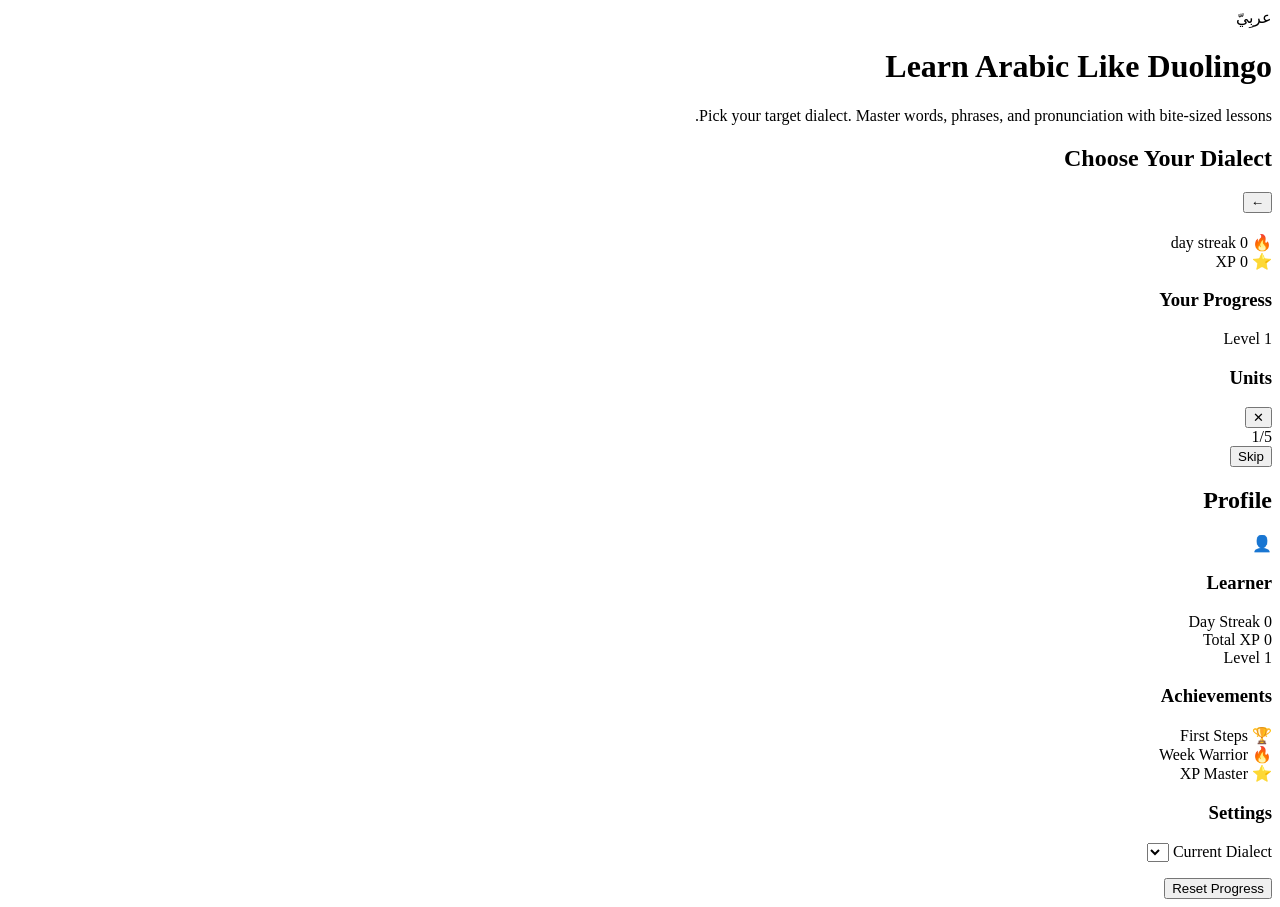
==== index.html @ 8b6197c4 "Add index.html" ====
<!DOCTYPE html>
<html lang="ar" dir="rtl">
<head>
    <meta charset="UTF-8">
    <meta name="viewport" content="width=device-width, initial-scale=1.0, viewport-fit=cover">
    <title>Arabic Dialects - Learn Arabic</title>
    <meta name="description" content="Learn Arabic across 25 regional dialects with bite-sized, Duolingo-style lessons. Works offline.">
    <meta name="theme-color" content="#58cc02">
    <meta name="mobile-web-app-capable" content="yes">
    <meta name="apple-mobile-web-app-capable" content="yes">
    <meta name="apple-mobile-web-app-status-bar-style" content="default">
    <meta name="apple-mobile-web-app-title" content="Arabic">
    <link rel="manifest" href="manifest.webmanifest">
    <link rel="icon" type="image/png" href="assets/icon-192.png">
    <link rel="apple-touch-icon" href="assets/apple-touch-icon.png">
    <link rel="preconnect" href="https://fonts.googleapis.com">
    <link rel="preconnect" href="https://fonts.gstatic.com" crossorigin>
    <link href="https://fonts.googleapis.com/css2?family=Noto+Sans+Arabic:wght@400;500;600;700&display=swap" rel="stylesheet">
    <link rel="stylesheet" href="css/style.css">
</head>
<body>
    <!-- Splash/Onboarding Screen -->
    <div id="onboardingScreen" class="screen active">
        <div class="container">
            <div class="onboarding-hero">
                <div class="app-logo">عربِيّ</div>
                <h1 class="hero-title">Learn Arabic Like Duolingo</h1>
                <p class="hero-subtitle">Pick your target dialect. Master words, phrases, and pronunciation with bite-sized lessons.</p>
            </div>

            <section class="dialect-section">
                <h2 class="section-title">Choose Your Dialect</h2>
                <div class="dialect-grid" id="dialectGrid">
                    <!-- Populated by JS -->
                </div>
            </section>
        </div>
    </div>

    <!-- Home Screen -->
    <div id="homeScreen" class="screen">
        <header class="app-header">
            <button class="back-btn" id="backToOnboarding" aria-label="Back to dialect selection">←</button>
            <div class="header-info">
                <h2 class="dialect-name" id="headerDialectName"></h2>
                <span class="streak-badge" id="streakBadge">🔥 <span id="streakCount">0</span> day streak</span>
            </div>
            <div class="header-actions">
                <span class="xp-badge" id="xpBadge">⭐ <span id="xpCount">0</span> XP</span>
            </div>
        </header>

        <div class="container">
            <div class="progress-overview">
                <h3>Your Progress</h3>
                <div class="level-indicator">
                    <span>Level <span id="userLevel">1</span></span>
                    <div class="xp-bar">
                        <div class="xp-bar-fill" id="xpBarFill" style="width: 0%"></div>
                    </div>
                </div>
            </div>

            <section class="units-section">
                <h3>Units</h3>
                <div class="units-list" id="unitsList">
                    <!-- Populated by JS -->
                </div>
            </section>
        </div>
    </div>

    <!-- Lesson Screen -->
    <div id="lessonScreen" class="screen">
        <header class="lesson-header">
            <button class="close-lesson" id="closeLesson">✕</button>
            <div class="lesson-progress">
                <div class="lesson-progress-bar">
                    <div class="lesson-progress-fill" id="lessonProgressFill" style="width: 0%"></div>
                </div>
                <span class="lesson-counter"><span id="currentQ">1</span>/<span id="totalQ">5</span></span>
            </div>
        </header>

        <div class="lesson-content container">
            <div class="question-area" id="questionArea">
                <!-- Question rendered here -->
            </div>
            <div class="feedback-area" id="feedbackArea" aria-live="polite">
                <div class="feedback-text" id="feedbackText"></div>
                <div class="auto-timer" id="autoTimer" hidden>
                    <div class="auto-timer-fill" id="autoTimerFill"></div>
                </div>
            </div>
        </div>

        <div class="lesson-actions">
            <button class="btn btn-secondary" id="skipBtn">Skip</button>
        </div>
    </div>

    <!-- Profile Screen -->
    <div id="profileScreen" class="screen">
        <header class="app-header">
            <h2>Profile</h2>
        </header>
        <div class="container">
            <div class="profile-card">
                <div class="profile-avatar">👤</div>
                <h3 class="profile-name">Learner</h3>
                <div class="profile-stats">
                    <div class="stat">
                        <span class="stat-value" id="profileStreak">0</span>
                        <span class="stat-label">Day Streak</span>
                    </div>
                    <div class="stat">
                        <span class="stat-value" id="profileXP">0</span>
                        <span class="stat-label">Total XP</span>
                    </div>
                    <div class="stat">
                        <span class="stat-value" id="profileLevel">1</span>
                        <span class="stat-label">Level</span>
                    </div>
                </div>
            </div>

            <section class="achievements">
                <h3>Achievements</h3>
                <div class="badge-grid">
                    <div class="badge-item locked" title="Complete 5 lessons">
                        <span class="badge-icon">🏆</span>
                        <span class="badge-name">First Steps</span>
                    </div>
                    <div class="badge-item locked" title="7 day streak">
                        <span class="badge-icon">🔥</span>
                        <span class="badge-name">Week Warrior</span>
                    </div>
                    <div class="badge-item locked" title="1000 XP">
                        <span class="badge-icon">⭐</span>
                        <span class="badge-name">XP Master</span>
                    </div>
                </div>
            </section>

            <section class="settings">
                <h3>Settings</h3>
                <div class="setting-item">
                    <label for="dialectSelectProfile">Current Dialect</label>
                    <select id="dialectSelectProfile" class="dialect-select"></select>
                </div>

                <div class="install-row" id="installRow" hidden>
                    <button class="btn btn-primary" id="installBtn">Install app</button>
                    <p class="install-hint">Adds the app to this device so it works offline.</p>
                </div>
                <p class="install-hint" id="iosInstallHint" hidden>
                    On iPhone or iPad: tap Share, then "Add to Home Screen".
                </p>

                <button class="btn btn-secondary" id="resetProgressBtn" style="margin-top:1rem">Reset Progress</button>
            </section>
        </div>
    </div>

    <nav class="bottom-nav" id="bottomNav" hidden>
        <button class="nav-btn active" data-tab="home">🏠 Lessons</button>
        <button class="nav-btn" data-tab="profile">👤 Profile</button>
    </nav>

    <script src="data/dialects.js"></script>
    <script src="data/lessonData.js"></script>
    <script src="js/app.js"></script>
    <script>
        // PWA: register the service worker for offline use.
        if ('serviceWorker' in navigator) {
            window.addEventListener('load', () => {
                navigator.serviceWorker.register('sw.js').catch(() => {});
            });
        }

        // Install prompt. Chrome/Edge/Android fire beforeinstallprompt;
        // iOS Safari needs the manual "Add to Home Screen" route.
        (function () {
            const row = document.getElementById('installRow');
            const btn = document.getElementById('installBtn');
            const iosHint = document.getElementById('iosInstallHint');
            let deferredPrompt = null;

            const standalone = window.matchMedia('(display-mode: standalone)').matches ||
                window.navigator.standalone === true;
            if (standalone) return;

            const isIOS = /iphone|ipad|ipod/i.test(navigator.userAgent);
            if (isIOS) {
                iosHint.hidden = false;
                return;
            }

            window.addEventListener('beforeinstallprompt', e => {
                e.preventDefault();
                deferredPrompt = e;
                row.hidden = false;
            });

            btn.addEventListener('click', async () => {
                if (!deferredPrompt) return;
                deferredPrompt.prompt();
                await deferredPrompt.userChoice;
                deferredPrompt = null;
                row.hidden = true;
            });
        })();
    </script>
</body>
</html>
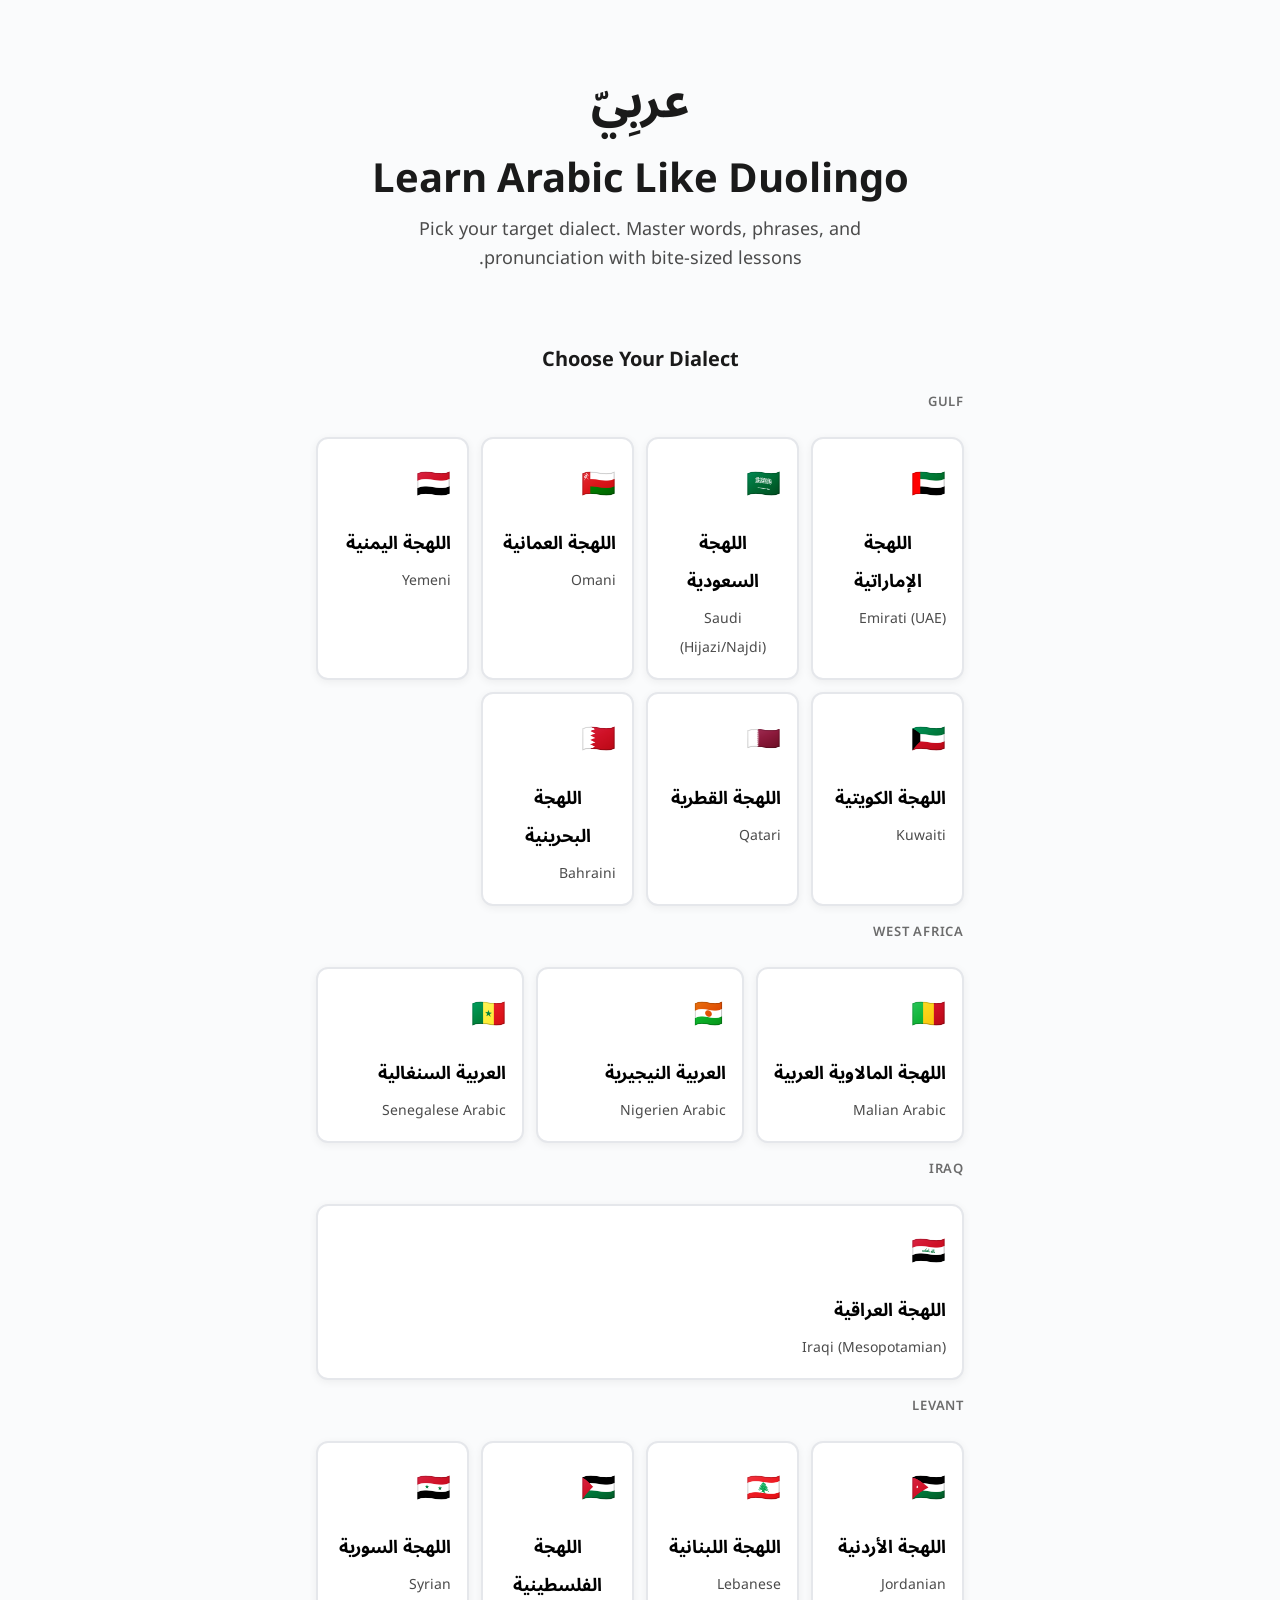
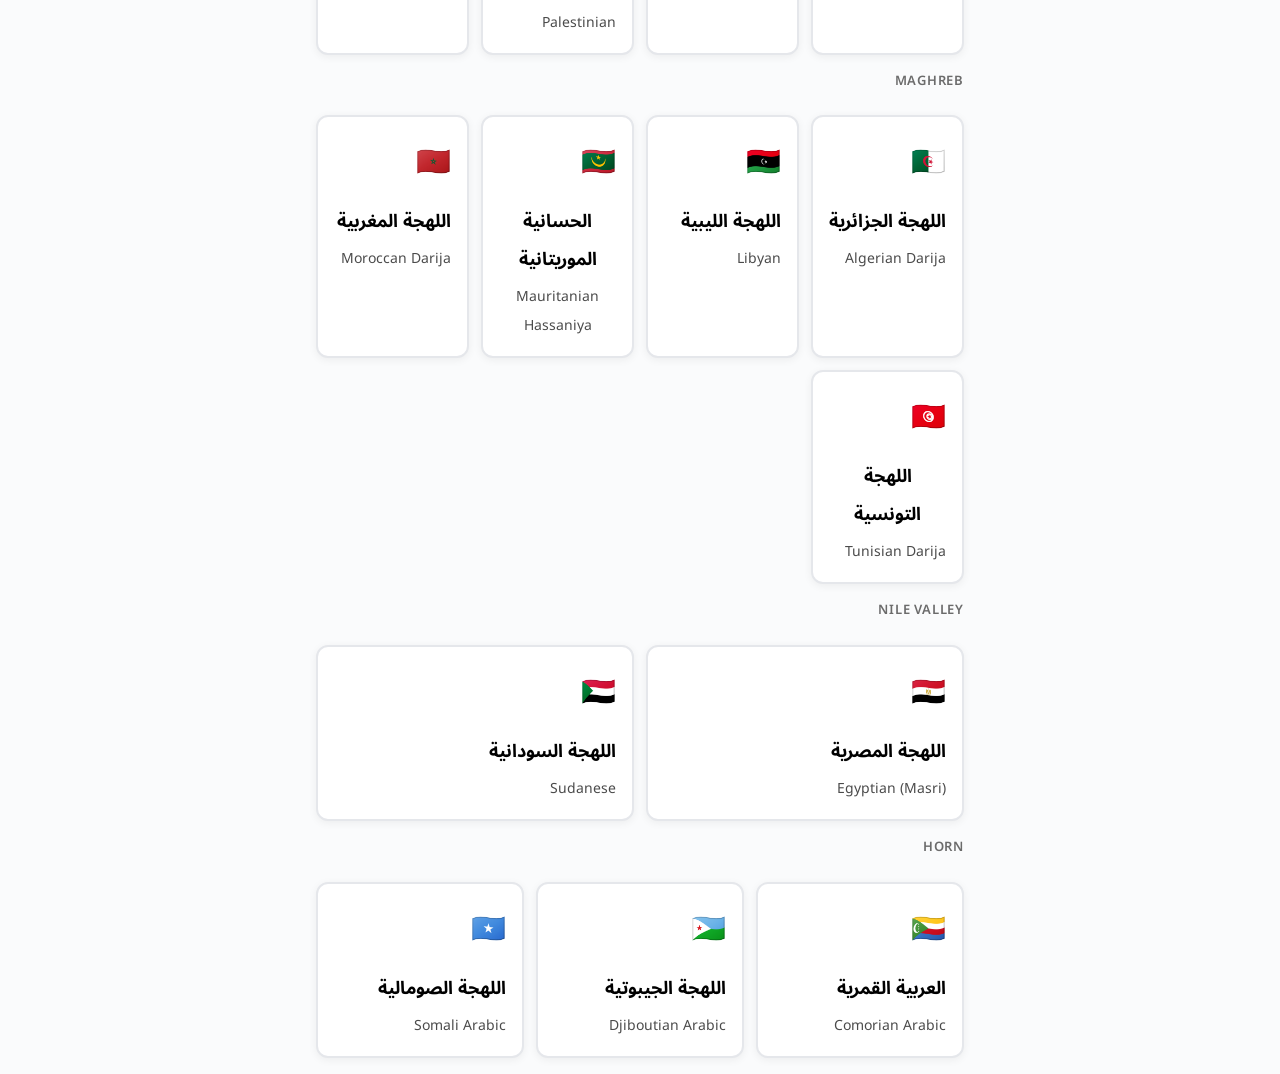
==== commit 8d908dbf: "Update index.html" ====
--- a/index.html
+++ b/index.html
@@ -75,6 +75,7 @@
         <header class="lesson-header">
             <button class="close-lesson" id="closeLesson">✕</button>
             <div class="lesson-progress">
+                <div class="lesson-title" id="lessonTitle"></div>
                 <div class="lesson-progress-bar">
                     <div class="lesson-progress-fill" id="lessonProgressFill" style="width: 0%"></div>
                 </div>
@@ -96,6 +97,30 @@
 
         <div class="lesson-actions">
             <button class="btn btn-secondary" id="skipBtn">Skip</button>
+        </div>
+    </div>
+
+    <!-- Test / Review Screen -->
+    <div id="testScreen" class="screen">
+        <header class="app-header">
+            <h2>Test Yourself</h2>
+        </header>
+        <div class="container">
+            <div class="test-card">
+                <p class="test-lead">A quick mixed quiz of everything you have unlocked. It repeats the words you get wrong until they stick.</p>
+                <div class="profile-stats">
+                    <div class="stat">
+                        <span class="stat-value" id="testWordsKnown">0</span>
+                        <span class="stat-label">Words unlocked</span>
+                    </div>
+                    <div class="stat">
+                        <span class="stat-value" id="testAccuracy">0%</span>
+                        <span class="stat-label">Accuracy so far</span>
+                    </div>
+                </div>
+                <p class="test-info" id="testPoolInfo"></p>
+                <button class="btn btn-primary" id="testStartBtn">Start test</button>
+            </div>
         </div>
     </div>
 
@@ -131,9 +156,9 @@
                         <span class="badge-icon">🏆</span>
                         <span class="badge-name">First Steps</span>
                     </div>
-                    <div class="badge-item locked" title="7 day streak">
-                        <span class="badge-icon">🔥</span>
-                        <span class="badge-name">Week Warrior</span>
+                    <div class="badge-item locked" title="Learn 100 words">
+                        <span class="badge-icon">📚</span>
+                        <span class="badge-name">Word Collector</span>
                     </div>
                     <div class="badge-item locked" title="1000 XP">
                         <span class="badge-icon">⭐</span>
@@ -164,6 +189,7 @@
 
     <nav class="bottom-nav" id="bottomNav" hidden>
         <button class="nav-btn active" data-tab="home">🏠 Lessons</button>
+        <button class="nav-btn" data-tab="test">📊 Test</button>
         <button class="nav-btn" data-tab="profile">👤 Profile</button>
     </nav>
 
--- a/css/style.css
+++ b/css/style.css
@@ -0,0 +1,1013 @@
+/* Design System - Duolingo Style (Arabic Learning App) */
+/* Following design-taste principles: clear hierarchy, good spacing, accessible */
+
+:root {
+    --bg: #fafbfc;
+    --bg-alt: #ffffff;
+    --text-primary: #1a1a1a;
+    --text-secondary: #4b4b4b;
+    --text-muted: #6b6b6b;
+    --border: #e5e7eb;
+    --accent: #58cc02; /* Duolingo green */
+    --accent-hover: #4bb302;
+    --accent-active: #3c9a02;
+    --blue: #1cb0f6;
+    --red: #ff4b4b;
+    --orange: #ff9600;
+    --purple: #ce82ff;
+    --gold: #ffc800;
+    --shadow-sm: 0 2px 8px rgba(0,0,0,0.06);
+    --shadow: 0 4px 16px rgba(0,0,0,0.08);
+    --radius: 12px;
+    --radius-lg: 16px;
+    --spacing-xs: 0.5rem;
+    --spacing-sm: 0.75rem;
+    --spacing-md: 1rem;
+    --spacing-lg: 1.5rem;
+    --spacing-xl: 2rem;
+    --spacing-2xl: 3rem;
+}
+
+* {
+    margin: 0;
+    padding: 0;
+    box-sizing: border-box;
+}
+
+html {
+    font-size: 16px;
+    line-height: 1.6;
+}
+
+body {
+    font-family: 'Noto Sans Arabic', -apple-system, BlinkMacSystemFont, 'Segoe UI', 'Roboto', 'Oxygen',
+        'Ubuntu', 'Cantarell', 'Fira Sans', 'Droid Sans', 'Helvetica Neue',
+        sans-serif;
+    background: var(--bg);
+    color: var(--text-primary);
+    min-height: 100vh;
+    -webkit-font-smoothing: antialiased;
+    -moz-osx-font-smoothing: grayscale;
+    text-wrap: pretty;
+}
+
+.screen {
+    display: none;
+    min-height: 100vh;
+    flex-direction: column;
+}
+
+.screen.active {
+    display: flex;
+}
+
+/* Container */
+.container {
+    max-width: 680px;
+    margin: 0 auto;
+    padding: var(--spacing-md);
+    width: 100%;
+    flex: 1;
+}
+
+/* Onboarding */
+.onboarding-hero {
+    text-align: center;
+    padding: var(--spacing-2xl) var(--spacing-md);
+}
+
+.app-logo {
+    font-size: 3rem;
+    font-weight: 700;
+    margin-bottom: var(--spacing-md);
+    letter-spacing: -0.02em;
+}
+
+.hero-title {
+    font-size: clamp(1.8rem, 4vw, 2.5rem);
+    font-weight: 700;
+    margin-bottom: var(--spacing-sm);
+    line-height: 1.15;
+    text-wrap: balance;
+}
+
+.hero-subtitle {
+    font-size: clamp(1rem, 2.5vw, 1.125rem);
+    color: var(--text-secondary);
+    max-width: 520px;
+    margin: 0 auto;
+}
+
+/* Sections */
+.dialect-section {
+    margin-top: var(--spacing-lg);
+}
+
+.section-title {
+    font-size: 1.25rem;
+    font-weight: 700;
+    margin-bottom: var(--spacing-md);
+    text-align: center;
+}
+
+.dialect-grid {
+    display: flex;
+    flex-direction: column;
+    gap: var(--spacing-md);
+}
+
+.region-heading {
+    font-size: 0.8125rem;
+    font-weight: 600;
+    letter-spacing: 0.06em;
+    text-transform: uppercase;
+    color: var(--text-muted);
+    margin-bottom: var(--spacing-xs);
+}
+
+.dialect-grid-inner {
+    display: grid;
+    grid-template-columns: repeat(auto-fit, minmax(140px, 1fr));
+    gap: var(--spacing-sm);
+}
+
+.dialect-card {
+    background: var(--bg-alt);
+    border: 2px solid var(--border);
+    border-radius: var(--radius);
+    padding: var(--spacing-md);
+    text-align: center;
+    cursor: pointer;
+    transition: all 150ms ease-out;
+    box-shadow: var(--shadow-sm);
+    font-family: 'Noto Sans Arabic', sans-serif;
+    display: flex;
+    flex-direction: column;
+    gap: 2px;
+}
+
+.dialect-card:hover {
+    border-color: var(--accent);
+    transform: translateY(-2px);
+    box-shadow: var(--shadow);
+}
+
+.dialect-card:focus-visible {
+    outline: 3px solid var(--blue);
+    outline-offset: 2px;
+    border-color: var(--accent);
+}
+
+.dialect-card:active {
+    transform: translateY(0) scale(0.97);
+    transition: all 100ms ease-out;
+}
+
+.dialect-flag {
+    font-size: 1.75rem;
+    margin-bottom: var(--spacing-xs);
+    display: block;
+}
+
+.dialect-name-ar {
+    font-size: 1.125rem;
+    font-weight: 700;
+    margin-bottom: 2px;
+}
+
+.dialect-name-en {
+    font-size: 0.875rem;
+    color: var(--text-secondary);
+}
+
+/* Header */
+.app-header {
+    background: var(--bg-alt);
+    border-bottom: 1px solid var(--border);
+    padding: var(--spacing-md);
+    display: flex;
+    align-items: center;
+    justify-content: space-between;
+    gap: var(--spacing-md);
+    box-shadow: var(--shadow-sm);
+}
+
+.back-btn {
+    background: var(--bg);
+    border: 1px solid var(--border);
+    border-radius: 8px;
+    padding: 0.5rem 0.875rem;
+    font-size: 1rem;
+    cursor: pointer;
+    font-family: inherit;
+    transition: all 120ms ease-out;
+    min-width: 44px;
+    min-height: 44px;
+}
+
+.back-btn:hover {
+    background: var(--border);
+}
+
+.back-btn:focus-visible {
+    outline: 3px solid var(--blue);
+    outline-offset: 2px;
+}
+
+.back-btn:active {
+    transform: scale(0.97);
+}
+
+.header-info {
+    flex: 1;
+    display: flex;
+    flex-direction: column;
+    gap: 4px;
+    min-width: 0;
+}
+
+.dialect-name {
+    font-size: 1.125rem;
+    font-weight: 700;
+    white-space: nowrap;
+    overflow: hidden;
+    text-overflow: ellipsis;
+}
+
+.streak-badge,
+.xp-badge {
+    font-size: 0.875rem;
+    color: var(--text-secondary);
+    background: var(--bg);
+    padding: 4px 8px;
+    border-radius: 6px;
+    display: inline-block;
+    width: fit-content;
+}
+
+.xp-badge {
+    color: var(--orange);
+    font-weight: 600;
+}
+
+/* Progress Overview */
+.progress-overview {
+    background: var(--bg-alt);
+    border: 1px solid var(--border);
+    border-radius: var(--radius);
+    padding: var(--spacing-md);
+    margin: var(--spacing-md) 0;
+    box-shadow: var(--shadow-sm);
+}
+
+.progress-overview h3 {
+    font-size: 1rem;
+    margin-bottom: var(--spacing-sm);
+    font-weight: 700;
+}
+
+.level-indicator {
+    display: flex;
+    flex-direction: column;
+    gap: var(--spacing-xs);
+}
+
+.xp-bar {
+    width: 100%;
+    height: 10px;
+    background: var(--border);
+    border-radius: 5px;
+    overflow: hidden;
+}
+
+.xp-bar-fill {
+    height: 100%;
+    background: linear-gradient(90deg, var(--gold), var(--orange));
+    transition: width 300ms ease-out;
+    border-radius: 5px;
+}
+
+/* Units */
+.units-section h3 {
+    font-size: 1rem;
+    margin: var(--spacing-md) 0 var(--spacing-sm) 0;
+    font-weight: 700;
+}
+
+.units-list {
+    display: flex;
+    flex-direction: column;
+    gap: var(--spacing-sm);
+}
+
+.unit-card {
+    background: var(--bg-alt);
+    border: 1px solid var(--border);
+    border-radius: var(--radius);
+    padding: var(--spacing-md);
+    box-shadow: var(--shadow-sm);
+    transition: all 150ms ease-out;
+    display: flex;
+    align-items: center;
+    gap: var(--spacing-md);
+}
+
+.unit-badge {
+    flex: 0 0 auto;
+    width: 44px;
+    height: 44px;
+    border-radius: 50%;
+    display: grid;
+    place-items: center;
+    font-size: 1.1rem;
+    background: var(--bg);
+    border: 2px solid var(--border);
+    color: var(--text-muted);
+}
+
+.unit-card:not(.locked):not(.completed) .unit-badge {
+    border-color: var(--accent);
+    color: var(--accent);
+}
+
+.unit-card.completed .unit-badge {
+    background: var(--accent);
+    border-color: var(--accent);
+    color: #fff;
+}
+
+.unit-card.locked .unit-badge {
+    background: var(--bg);
+}
+
+.unit-body {
+    flex: 1;
+    min-width: 0;
+}
+
+.unit-card.locked {
+    opacity: 0.6;
+    cursor: not-allowed;
+}
+
+.unit-card:not(.locked) {
+    cursor: pointer;
+}
+
+.unit-card:not(.locked):hover {
+    border-color: var(--accent);
+    transform: translateY(-2px);
+    box-shadow: var(--shadow);
+}
+
+.unit-card:not(.locked):focus-visible {
+    outline: 3px solid var(--blue);
+    outline-offset: 2px;
+}
+
+.unit-card:not(.locked):active {
+    transform: translateY(0) scale(0.98);
+}
+
+.unit-header {
+    display: flex;
+    justify-content: space-between;
+    align-items: center;
+    margin-bottom: var(--spacing-xs);
+}
+
+.unit-title {
+    font-size: 1.125rem;
+    font-weight: 700;
+}
+
+.unit-status {
+    font-size: 0.875rem;
+    color: var(--text-muted);
+}
+
+.unit-card:not(.locked) .unit-status {
+    color: var(--accent);
+    font-weight: 600;
+}
+
+.unit-desc {
+    color: var(--text-secondary);
+    font-size: 0.9rem;
+}
+
+/* Bottom Nav */
+.bottom-nav {
+    background: var(--bg-alt);
+    border-top: 1px solid var(--border);
+    padding: var(--spacing-sm);
+    display: flex;
+    justify-content: space-around;
+    position: fixed;
+    bottom: 0;
+    left: 0;
+    right: 0;
+    z-index: 20;
+    box-shadow: 0 -2px 8px rgba(0,0,0,0.04);
+}
+
+.bottom-nav[hidden] {
+    display: none;
+}
+
+body.has-nav {
+    padding-bottom: 84px;
+}
+
+.nav-btn {
+    background: transparent;
+    border: none;
+    padding: var(--spacing-sm) var(--spacing-md);
+    font-size: 0.875rem;
+    font-family: inherit;
+    cursor: pointer;
+    color: var(--text-muted);
+    border-radius: 8px;
+    min-height: 44px;
+    min-width: 44px;
+    transition: all 120ms ease-out;
+}
+
+.nav-btn:hover {
+    background: var(--bg);
+    color: var(--text-primary);
+}
+
+.nav-btn:focus-visible {
+    outline: 3px solid var(--blue);
+    outline-offset: 2px;
+}
+
+.nav-btn.active {
+    color: var(--accent);
+    font-weight: 600;
+    background: rgba(88, 204, 2, 0.1);
+}
+
+/* Lesson Screen */
+.lesson-header {
+    background: var(--bg-alt);
+    border-bottom: 1px solid var(--border);
+    padding: var(--spacing-md);
+    display: flex;
+    align-items: center;
+    gap: var(--spacing-md);
+    box-shadow: var(--shadow-sm);
+}
+
+.close-lesson {
+    background: var(--bg);
+    border: 1px solid var(--border);
+    border-radius: 8px;
+    padding: 0.5rem 0.875rem;
+    font-size: 1rem;
+    cursor: pointer;
+    font-family: inherit;
+    min-width: 44px;
+    min-height: 44px;
+    transition: all 120ms ease-out;
+}
+
+.close-lesson:hover {
+    background: var(--border);
+}
+
+.close-lesson:focus-visible {
+    outline: 3px solid var(--blue);
+    outline-offset: 2px;
+}
+
+.close-lesson:active {
+    transform: scale(0.97);
+}
+
+.lesson-progress {
+    flex: 1;
+    display: flex;
+    align-items: center;
+    gap: var(--spacing-sm);
+}
+
+.lesson-progress-bar {
+    flex: 1;
+    height: 8px;
+    background: var(--border);
+    border-radius: 4px;
+    overflow: hidden;
+}
+
+.lesson-progress-fill {
+    height: 100%;
+    background: var(--accent);
+    transition: width 250ms ease-out;
+    border-radius: 4px;
+}
+
+.lesson-counter {
+    font-size: 0.875rem;
+    color: var(--text-muted);
+    min-width: 60px;
+    text-align: right;
+}
+
+.lesson-content {
+    flex: 1;
+    display: flex;
+    flex-direction: column;
+    gap: var(--spacing-lg);
+    padding-top: var(--spacing-xl);
+}
+
+.question-area {
+    background: var(--bg-alt);
+    border: 1px solid var(--border);
+    border-radius: var(--radius-lg);
+    padding: var(--spacing-xl);
+    text-align: center;
+    box-shadow: var(--shadow-sm);
+    min-height: 200px;
+    display: flex;
+    flex-direction: column;
+    justify-content: center;
+    gap: var(--spacing-md);
+}
+
+.question-instruction {
+    font-size: 0.9375rem;
+    font-weight: 600;
+    color: var(--text-muted);
+    margin-bottom: var(--spacing-xs);
+}
+
+.prompt-row {
+    display: flex;
+    align-items: center;
+    justify-content: center;
+    gap: var(--spacing-md);
+    flex-wrap: wrap;
+}
+
+.question-text {
+    font-size: clamp(1.5rem, 5vw, 2.5rem);
+    font-weight: 700;
+    line-height: 1.3;
+}
+
+.question-hint {
+    font-size: clamp(1rem, 3vw, 1.25rem);
+    color: var(--text-secondary);
+}
+
+.speak-btn {
+    flex: 0 0 auto;
+    width: 52px;
+    height: 52px;
+    border-radius: 50%;
+    border: 2px solid var(--blue);
+    background: rgba(28, 176, 246, 0.1);
+    color: var(--blue);
+    font-size: 1.35rem;
+    cursor: pointer;
+    display: grid;
+    place-items: center;
+    transition: transform 120ms ease-out, background 120ms ease-out;
+}
+
+.speak-btn:hover {
+    background: rgba(28, 176, 246, 0.2);
+    transform: scale(1.05);
+}
+
+.speak-btn:focus-visible {
+    outline: 3px solid var(--blue);
+    outline-offset: 3px;
+}
+
+.speak-btn:active {
+    transform: scale(0.94);
+}
+
+.choices {
+    display: grid;
+    grid-template-columns: 1fr 1fr;
+    gap: var(--spacing-sm);
+    margin-top: var(--spacing-md);
+}
+
+@media (max-width: 480px) {
+    .choices {
+        grid-template-columns: 1fr;
+    }
+}
+
+.choice-btn {
+    background: var(--bg-alt);
+    border: 2px solid var(--border);
+    border-radius: var(--radius);
+    padding: var(--spacing-md);
+    font-size: 1rem;
+    font-family: 'Noto Sans Arabic', sans-serif;
+    cursor: pointer;
+    min-height: 56px;
+    transition: all 150ms ease-out;
+    box-shadow: var(--shadow-sm);
+}
+
+.choice-btn:hover:not(:disabled) {
+    border-color: var(--accent);
+    background: rgba(88, 204, 2, 0.05);
+    transform: translateY(-2px);
+    box-shadow: var(--shadow);
+}
+
+.choice-btn:focus-visible:not(:disabled) {
+    outline: 3px solid var(--blue);
+    outline-offset: 2px;
+    border-color: var(--accent);
+}
+
+.choice-btn:active:not(:disabled) {
+    transform: translateY(0) scale(0.97);
+}
+
+.choice-btn:disabled {
+    cursor: not-allowed;
+    opacity: 0.7;
+}
+
+.choice-btn.correct {
+    border-color: var(--accent);
+    background: rgba(88, 204, 2, 0.1);
+    color: var(--accent-hover);
+    font-weight: 600;
+}
+
+.choice-btn.wrong {
+    border-color: var(--red);
+    background: rgba(255, 75, 75, 0.1);
+    color: var(--red);
+    font-weight: 600;
+}
+
+.choice-btn.selected {
+    border-color: var(--blue);
+    background: rgba(28, 176, 246, 0.1);
+    box-shadow: 0 0 0 2px rgba(28, 176, 246, 0.35);
+}
+
+.choice-btn.correct,
+.choice-btn.wrong {
+    box-shadow: none;
+}
+
+/* Lesson complete panel */
+.complete-panel {
+    display: flex;
+    flex-direction: column;
+    align-items: center;
+    gap: var(--spacing-sm);
+}
+
+.complete-emoji {
+    font-size: 3.5rem;
+    line-height: 1;
+}
+
+.complete-title {
+    font-size: 1.5rem;
+    font-weight: 700;
+}
+
+.complete-stats {
+    display: flex;
+    gap: var(--spacing-xl);
+    margin-top: var(--spacing-sm);
+}
+
+.complete-stat {
+    display: flex;
+    flex-direction: column;
+    gap: 2px;
+}
+
+.complete-value {
+    font-size: 1.75rem;
+    font-weight: 700;
+    color: var(--accent);
+}
+
+.complete-label {
+    font-size: 0.8125rem;
+    color: var(--text-muted);
+}
+
+.feedback-area {
+    display: flex;
+    flex-direction: column;
+    align-items: center;
+    gap: var(--spacing-sm);
+    min-height: 32px;
+}
+
+.feedback-text {
+    text-align: center;
+    font-size: 1.125rem;
+    font-weight: 600;
+    min-height: 28px;
+}
+
+.feedback-correct .feedback-text {
+    color: var(--accent-hover);
+}
+
+.feedback-wrong .feedback-text {
+    color: var(--red);
+}
+
+/* Auto-advance countdown: communicates when the next question arrives. */
+.auto-timer {
+    width: 100%;
+    max-width: 320px;
+    height: 4px;
+    background: var(--border);
+    border-radius: 2px;
+    overflow: hidden;
+}
+
+.auto-timer[hidden] {
+    display: none;
+}
+
+.auto-timer-fill {
+    width: 100%;
+    height: 100%;
+    background: var(--accent);
+    transform: scaleX(0);
+    transform-origin: right;
+}
+
+.auto-timer-fill.correct {
+    background: var(--accent);
+}
+
+.auto-timer-fill.wrong {
+    background: var(--red);
+}
+
+.complete-btn {
+    margin-top: var(--spacing-lg);
+    max-width: 320px;
+    width: 100%;
+}
+
+.lesson-actions {
+    background: var(--bg-alt);
+    border-top: 1px solid var(--border);
+    padding: var(--spacing-md);
+    display: flex;
+    gap: var(--spacing-sm);
+    justify-content: flex-end;
+    position: sticky;
+    bottom: 0;
+    box-shadow: 0 -2px 8px rgba(0,0,0,0.04);
+}
+
+.lesson-actions .btn {
+    flex: 0 0 auto;
+    min-width: 120px;
+    padding-inline: var(--spacing-xl);
+}
+
+.btn {
+    flex: 1;
+    padding: var(--spacing-md);
+    font-size: 1rem;
+    font-family: inherit;
+    font-weight: 600;
+    border: none;
+    border-radius: 12px;
+    cursor: pointer;
+    min-height: 56px;
+    transition: all 150ms ease-out;
+    box-shadow: var(--shadow-sm);
+}
+
+.btn:focus-visible {
+    outline: 3px solid var(--blue);
+    outline-offset: 2px;
+}
+
+.btn:active {
+    transform: scale(0.97);
+}
+
+.btn-primary {
+    background: var(--accent);
+    color: white;
+}
+
+.btn-primary:hover:not(:disabled) {
+    background: var(--accent-hover);
+    box-shadow: var(--shadow);
+}
+
+.btn-primary:disabled {
+    background: var(--border);
+    color: var(--text-muted);
+    cursor: not-allowed;
+    transform: none;
+    box-shadow: var(--shadow-sm);
+}
+
+.btn-secondary {
+    background: var(--bg);
+    color: var(--text-primary);
+    border: 1px solid var(--border);
+}
+
+.btn-secondary:hover {
+    background: var(--border);
+    box-shadow: var(--shadow);
+}
+
+/* Profile */
+.profile-card {
+    background: var(--bg-alt);
+    border: 1px solid var(--border);
+    border-radius: var(--radius-lg);
+    padding: var(--spacing-xl);
+    text-align: center;
+    margin: var(--spacing-md) 0;
+    box-shadow: var(--shadow-sm);
+}
+
+.profile-avatar {
+    font-size: 3rem;
+    margin-bottom: var(--spacing-sm);
+}
+
+.profile-name {
+    font-size: 1.5rem;
+    font-weight: 700;
+    margin-bottom: var(--spacing-md);
+}
+
+.profile-stats {
+    display: flex;
+    justify-content: space-around;
+    gap: var(--spacing-md);
+}
+
+.stat {
+    display: flex;
+    flex-direction: column;
+    gap: 4px;
+}
+
+.stat-value {
+    font-size: 1.75rem;
+    font-weight: 700;
+    color: var(--accent);
+}
+
+.stat-label {
+    font-size: 0.875rem;
+    color: var(--text-muted);
+}
+
+.achievements,
+.settings {
+    background: var(--bg-alt);
+    border: 1px solid var(--border);
+    border-radius: var(--radius-lg);
+    padding: var(--spacing-md);
+    margin: var(--spacing-md) 0;
+    box-shadow: var(--shadow-sm);
+}
+
+.achievements h3,
+.settings h3 {
+    font-size: 1.125rem;
+    margin-bottom: var(--spacing-md);
+    font-weight: 700;
+}
+
+.badge-grid {
+    display: grid;
+    grid-template-columns: repeat(auto-fit, minmax(120px, 1fr));
+    gap: var(--spacing-sm);
+}
+
+.badge-item {
+    background: var(--bg);
+    border: 1px solid var(--border);
+    border-radius: var(--radius);
+    padding: var(--spacing-sm);
+    text-align: center;
+    display: flex;
+    flex-direction: column;
+    gap: 4px;
+}
+
+.badge-item.locked {
+    opacity: 0.5;
+}
+
+.badge-icon {
+    font-size: 1.5rem;
+}
+
+.badge-name {
+    font-size: 0.75rem;
+    color: var(--text-secondary);
+}
+
+.setting-item {
+    display: flex;
+    flex-direction: column;
+    gap: var(--spacing-xs);
+}
+
+.setting-item label {
+    font-weight: 600;
+    font-size: 0.9rem;
+}
+
+.dialect-select {
+    padding: var(--spacing-sm);
+    font-size: 0.9rem;
+    font-family: inherit;
+    border: 1px solid var(--border);
+    border-radius: 8px;
+    background: var(--bg-alt);
+    min-height: 44px;
+}
+
+.install-row {
+    margin-top: var(--spacing-md);
+    display: flex;
+    flex-direction: column;
+    gap: var(--spacing-xs);
+}
+
+.install-hint {
+    font-size: 0.8125rem;
+    color: var(--text-muted);
+    margin-top: var(--spacing-xs);
+}
+
+/* Responsive */
+@media (max-width: 640px) {
+    .container {
+        padding: var(--spacing-sm);
+    }
+    
+    .onboarding-hero {
+        padding: var(--spacing-xl) var(--spacing-sm);
+    }
+    
+    .app-header {
+        padding: var(--spacing-sm);
+    }
+    
+    .lesson-header {
+        padding: var(--spacing-sm);
+    }
+    
+    .lesson-actions {
+        padding: var(--spacing-sm);
+    }
+    
+    .profile-stats {
+        flex-direction: column;
+        gap: var(--spacing-md);
+    }
+
+    .complete-stats {
+        gap: var(--spacing-lg);
+    }
+}
+
+/* Reduced motion: keep state-change clarity, drop the movement. */
+@media (prefers-reduced-motion: reduce) {
+    *,
+    *::before,
+    *::after {
+        animation-duration: 0.01ms !important;
+        animation-iteration-count: 1 !important;
+        transition-duration: 0.01ms !important;
+        scroll-behavior: auto !important;
+    }
+
+    .dialect-card:hover,
+    .unit-card:not(.locked):hover,
+    .choice-btn:hover:not(:disabled),
+    .speak-btn:hover {
+        transform: none;
+    }
+}
